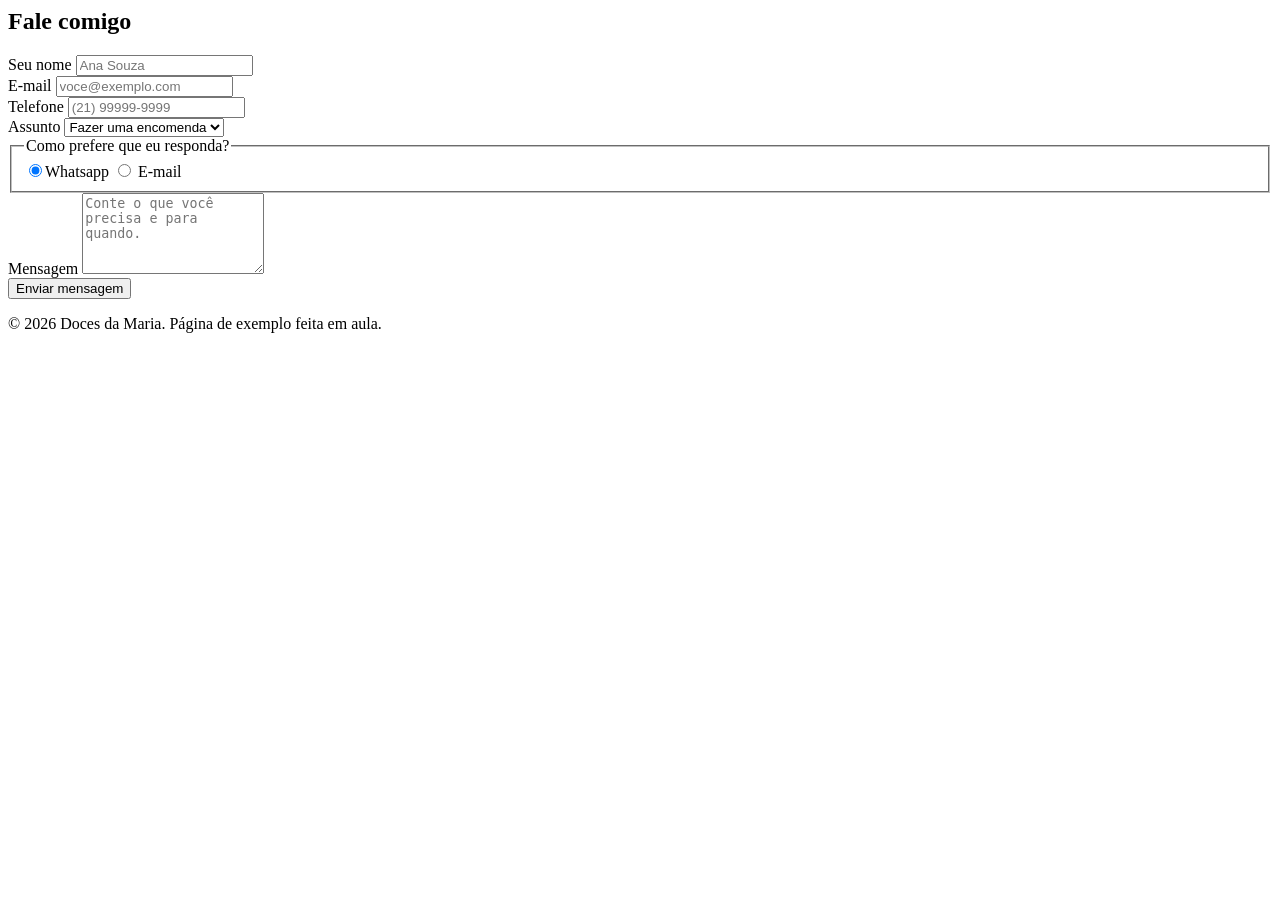
==== pagina-modelo-doces-da-talita.html @ bf1733b6 "aula 7" ====
<html lang="pt-BR">

<body>

</body>
<section id="contato">
    <div class="conteudo">
        <h2>Fale comigo</h2>
        <form action="#" method="get">
            <div class="cards">
                <article class="campo">
                    <label for="nome">Seu nome</label>
                    <input type="text" id="nome" nome="nome" placeholder="Ana Souza" required>
            </div>

            <div class="campo">
                <label for="email">E-mail</label>
                <input type="email" id="email" nome="email" placeholder="voce@exemplo.com" required>
            </div>

            <div class="campo">
                <label for="telefone">Telefone</label>
                <input type="tel" id="telefone" nome="telefone" placeholder="(21) 99999-9999" required>
            </div>
            <div class="campo">
                <label for="assunto">Assunto</label>
                <select id="assunto" nome="assunto">
                    <option value="encomenda">Fazer uma encomenda</options>
                    <option value="orcamento">Pedir um orçamento</option>
                    <option value="duvida">Tirar uma dúvida</option>
                </select>
            </div>

            <fieldset class="campo">
                <legend>Como prefere que eu responda?</legend>
                <label class="opcao"><input type="radio" nome="resposta" value="whatsapp" checked>Whatsapp</label>
                <label class="opcao"><input type="radio" nome="resposta" value="email"> E-mail</label>
            </fieldset>

            <div class="campo">
                <label for="mensagem">Mensagem</label>
                <textarea id="mensagem" nome="mensagem" rows="5"
                    placeholder="Conte o que você precisa e para quando."></textarea>
            </div>

            <button type="submit" class="botao">Enviar mensagem</button>
        </form>
    </div>
</section>
</main>
<footer>
    <p>© 2026 Doces da Maria. Página de exemplo feita em aula.</p>
</footer>

</body>

</html>
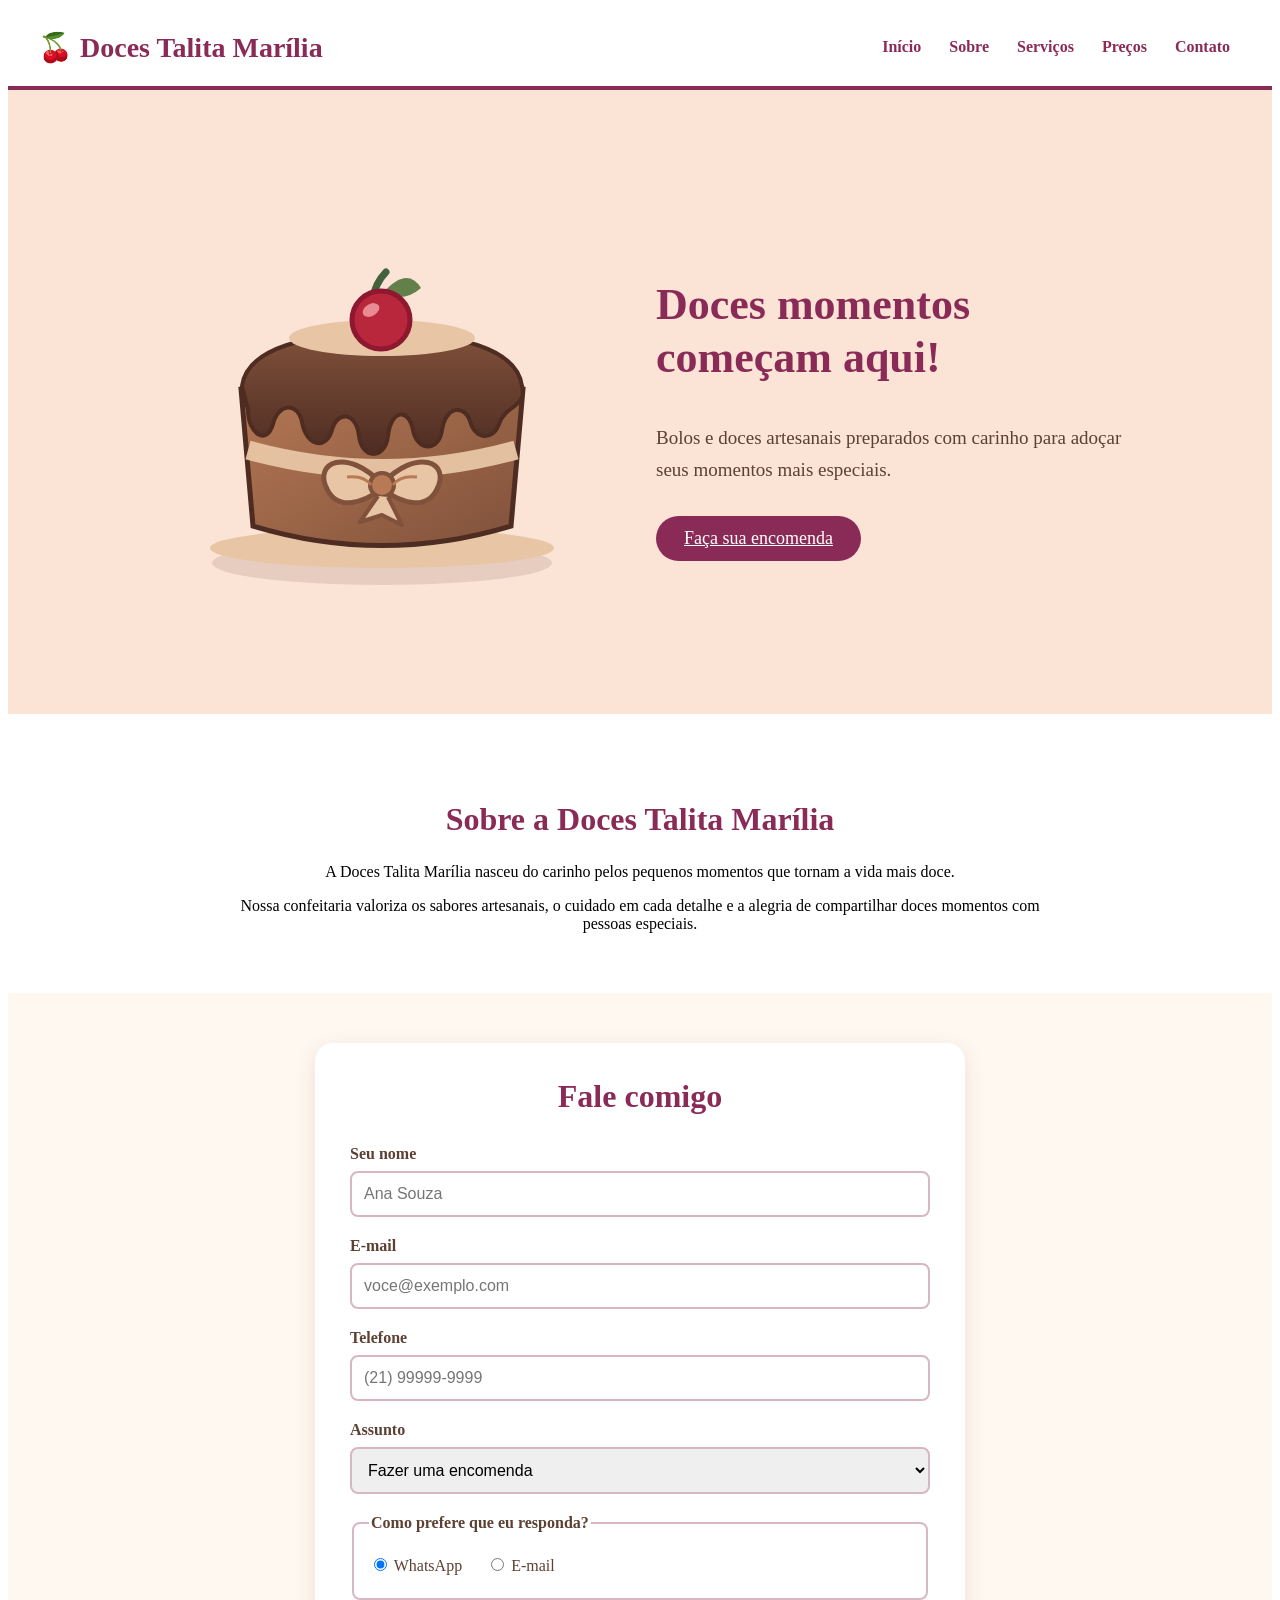
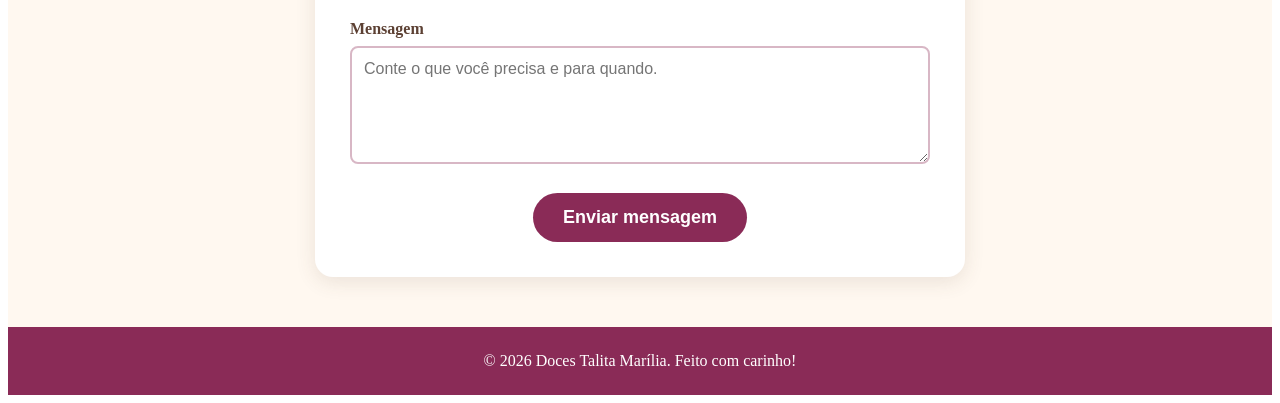
==== commit 7785497d: "Atualizacao do site Doces Talita Marilia" ====
--- a/pagina-modelo-doces-da-talita.html
+++ b/pagina-modelo-doces-da-talita.html
@@ -1,57 +1,148 @@
+
+<!DOCTYPE html>
 <html lang="pt-BR">
 
+<head>
+    <meta charset="UTF-8">
+    <meta name="viewport" content="width=device-width, initial-scale=1.0">
+    <title>Doces Talita Marília | Confeitaria Artesanal</title>
+    <link rel="stylesheet" href="style2.css">
+</head>
+   
 <body>
 
-</body>
-<section id="contato">
+    <!-- AULA 5: Cabeçalho e menu de navegação -->
+    <header>
+        <p class="logo">🍒 Doces Talita Marília</p>
+
+        <nav aria-label="Menu principal">
+            <a href="#inicio">Início</a>
+            <a href="#sobre">Sobre</a>
+            <a href="#servicos">Serviços</a>
+            <a href="#precos">Preços</a>
+            <a href="#contato">Contato</a>
+        </nav>
+    </header>
+
+    <main>
+        
+<!-- AULA 5: Banner principal -->
+<section id="inicio" class="banner">
     <div class="conteudo">
-        <h2>Fale comigo</h2>
-        <form action="#" method="get">
-            <div class="cards">
-                <article class="campo">
-                    <label for="nome">Seu nome</label>
-                    <input type="text" id="nome" nome="nome" placeholder="Ana Souza" required>
-            </div>
+        
+<!-- Imagem principal da confeitaria -->
+<div class="banner-imagem">
+    <img src="assets/bolo_chocolate_cereja.svg"
+         alt="Bolo artesanal em tons de marrom,
+         decorado com cereja e lacinho">
+</div>
 
-            <div class="campo">
-                <label for="email">E-mail</label>
-                <input type="email" id="email" nome="email" placeholder="voce@exemplo.com" required>
-            </div>
+        <div class="banner-texto">
+            <h1>Doces momentos começam aqui!</h1>
 
-            <div class="campo">
-                <label for="telefone">Telefone</label>
-                <input type="tel" id="telefone" nome="telefone" placeholder="(21) 99999-9999" required>
-            </div>
-            <div class="campo">
-                <label for="assunto">Assunto</label>
-                <select id="assunto" nome="assunto">
-                    <option value="encomenda">Fazer uma encomenda</options>
-                    <option value="orcamento">Pedir um orçamento</option>
-                    <option value="duvida">Tirar uma dúvida</option>
-                </select>
-            </div>
+            <p>
+                Bolos e doces artesanais preparados
+                com carinho para adoçar seus
+                momentos mais especiais.
+            </p>
 
-            <fieldset class="campo">
-                <legend>Como prefere que eu responda?</legend>
-                <label class="opcao"><input type="radio" nome="resposta" value="whatsapp" checked>Whatsapp</label>
-                <label class="opcao"><input type="radio" nome="resposta" value="email"> E-mail</label>
-            </fieldset>
+            <a href="#contato" class="botao">
+                Faça sua encomenda
+            </a>
+        </div>
 
-            <div class="campo">
-                <label for="mensagem">Mensagem</label>
-                <textarea id="mensagem" nome="mensagem" rows="5"
-                    placeholder="Conte o que você precisa e para quando."></textarea>
-            </div>
-
-            <button type="submit" class="botao">Enviar mensagem</button>
-        </form>
     </div>
 </section>
-</main>
-<footer>
-    <p>© 2026 Doces da Maria. Página de exemplo feita em aula.</p>
-</footer>
+
+<!-- AULA 5: Sobre a confeitaria -->
+<section id="sobre">
+    <div class="conteudo">
+        <h2>Sobre a Doces Talita Marília</h2>
+
+        <p>
+            A Doces Talita Marília nasceu do carinho
+            pelos pequenos momentos que tornam a vida
+            mais doce.
+        </p>
+
+        <p>
+            Nossa confeitaria valoriza os sabores
+            artesanais, o cuidado em cada detalhe
+            e a alegria de compartilhar doces
+            momentos com pessoas especiais.
+        </p>
+    </div>
+</section>
+
+        <!-- AULA 7: Formulário de contato -->
+        <section id="contato">
+            <div class="conteudo">
+                <h2>Fale comigo</h2>
+
+                <form action="#" method="get">
+
+                    <div class="campo">
+                        <label for="nome">Seu nome</label>
+                        <input type="text" id="nome" name="nome"
+                            placeholder="Ana Souza" required>
+                    </div>
+
+                    <div class="campo">
+                        <label for="email">E-mail</label>
+                        <input type="email" id="email" name="email"
+                            placeholder="voce@exemplo.com" required>
+                    </div>
+
+                    <div class="campo">
+                        <label for="telefone">Telefone</label>
+                        <input type="tel" id="telefone" name="telefone"
+                            placeholder="(21) 99999-9999" required>
+                    </div>
+
+                    <div class="campo">
+                        <label for="assunto">Assunto</label>
+                        <select id="assunto" name="assunto">
+                            <option value="encomenda">Fazer uma encomenda</option>
+                            <option value="orcamento">Pedir um orçamento</option>
+                            <option value="duvida">Tirar uma dúvida</option>
+                        </select>
+                    </div>
+
+                    <fieldset class="campo">
+                        <legend>Como prefere que eu responda?</legend>
+
+                        <label class="opcao">
+                            <input type="radio" name="resposta"
+                                value="whatsapp" checked>
+                            WhatsApp
+                        </label>
+
+                        <label class="opcao">
+                            <input type="radio" name="resposta"
+                                value="email">
+                            E-mail
+                        </label>
+                    </fieldset>
+
+                    <div class="campo">
+                        <label for="mensagem">Mensagem</label>
+                        <textarea id="mensagem" name="mensagem"
+                            rows="5"
+                            placeholder="Conte o que você precisa e para quando."></textarea>
+                    </div>
+
+                    <button type="submit" class="botao">
+                        Enviar mensagem
+                    </button>
+
+                </form>
+            </div>
+        </section>
+    </main>
+
+    <footer>
+        <p>© 2026 Doces Talita Marília. Feito com carinho!</p>
+    </footer>
 
 </body>
-
-</html>+</html>
--- a/style2.css
+++ b/style2.css
@@ -0,0 +1,286 @@
+!DOCTYPE html>
+<html lang="pt-br">
+
+body {
+    margin: 0;
+    font-family: 
+    background-color: #FFF8F0;
+    font-family: Arial, sans-serif;
+    color: #5C4033;
+}
+
+
+
+/* ---------- AULA 6: botão e cards (classes) ---------- */
+.botao {
+    display: inline-block   ;
+    background-color: #8a2b57;
+    color: #ffffff  ;
+    padding: 12px 28px;
+    border-radius: 30px;
+    text-decoration: none
+    font-weight: bold;
+    border: none;
+    font-size: 18px;
+    cursor: pointer;
+}
+
+
+/* AULA 7 - FORMULÁRIO DOCES TALITA */
+
+#contato {
+    background-color: #FFF8F0;
+    padding: 50px 20px;
+}
+
+#contato .conteudo {
+    max-width: 650px;
+    margin: 0 auto;
+    background-color: #FFFFFF;
+    padding: 35px;
+    border-radius: 18px;
+    box-shadow: 0 5px 20px rgba(92, 64, 51, 0.12);
+    box-sizing: border-box;
+}
+
+#contato h2 {
+    color: #8A2B57;
+    text-align: center;
+    font-family: Georgia, serif;
+    font-size: 32px;
+    margin-top: 0;
+    margin-bottom: 30px;
+}
+
+.campo {
+    margin-bottom: 20px;
+}
+
+.campo label,
+.campo legend {
+    display: block;
+    font-weight: bold;
+    margin-bottom: 8px;
+    color: #5C4033;
+}
+
+.campo input[type="text"],
+.campo input[type="email"],
+.campo input[type="tel"],
+.campo select,
+.campo textarea {
+    width: 100%;
+    padding: 12px;
+    border: 2px solid #D8B7C5;
+    border-radius: 8px;
+    font-family: Arial, sans-serif;
+    font-size: 16px;
+    box-sizing: border-box;
+}
+
+.campo input:focus,
+.campo select:focus,
+.campo textarea:focus {
+    border-color: #8A2B57;
+    outline: 2px solid #8A2B57;
+    outline-offset: 2px;
+}
+
+.campo textarea {
+    resize: vertical;
+}
+
+fieldset.campo {
+    border: 2px solid #D8B7C5;
+    border-radius: 8px;
+    padding: 15px;
+}
+
+.campo label.opcao {
+    display: inline-block;
+    font-weight: normal;
+    margin-right: 20px;
+}
+
+#contato .botao {
+    display: block;
+    margin: 25px auto 0;
+    background-color: #8A2B57;
+    color: white;
+    padding: 14px 30px;
+    border: none;
+    border-radius: 30px;
+    font-size: 18px;
+    font-weight: bold;
+    cursor: pointer;
+}
+
+#contato .botao:hover {
+    background-color: #5E1A3B;
+}
+
+@media (max-width: 700px) {
+    #contato {
+        padding: 25px 12px;
+    }
+
+    #contato .conteudo {
+        padding: 22px;
+    }
+
+    #contato h2 {
+        font-size: 28px;
+    }
+}
+
+
+/* ---------- RODAPÉ DOCES TALITA ---------- */
+
+footer {
+    background-color: #8A2B57;
+    color: #FFFFFF;
+    text-align: center;
+    padding: 25px 20px;
+}
+
+footer p {
+    margin: 0;
+    font-size: 16px;
+}
+
+
+/* ---------- CABEÇALHO DOCES TALITA ---------- */
+
+header {
+    background-color: #FFFFFF;
+    border-bottom: 4px solid #8A2B57;
+    padding: 20px 30px;
+    display: flex;
+    flex-wrap: wrap;
+    justify-content: space-between;
+    align-items: center;
+    gap: 12px;
+}
+
+.logo {
+    font-family: Georgia, serif;
+    font-size: 28px;
+    font-weight: bold;
+    color: #8A2B57;
+    margin: 0;
+}
+
+nav a {
+    display: inline-block;
+    padding: 10px 12px;
+    text-decoration: none;
+    color: #8A2B57;
+    font-weight: bold;
+}
+
+nav a:hover {
+    background-color: #8A2B57;
+    color: #FFFFFF;
+    border-radius: 8px;
+}
+
+
+/* ---------- BANNER DOCES TALITA ---------- */
+
+.banner {
+    background-color: #FBE3D6;
+    padding: 70px 25px;
+}
+
+.banner .conteudo {
+    max-width: 1000px;
+    margin: 0 auto;
+}
+
+.banner-texto {
+    max-width: 600px;
+}
+
+.banner h1 {
+    font-family: Georgia, serif;
+    color: #8A2B57;
+    font-size: 44px;
+    line-height: 1.2;
+}
+
+.banner p {
+    color: #5C4033;
+    font-size: 19px;
+    line-height: 1.7;
+    margin-bottom: 30px;
+}
+
+@media (max-width: 700px) {
+    .banner {
+        padding: 40px 20px;
+    }
+
+    .banner h1 {
+        font-size: 32px;
+    }
+}
+
+/* ---------- BANNER COM IMAGEM ---------- */
+
+.banner .conteudo {
+    display: flex;
+    flex-wrap: wrap;
+    align-items: center;
+    justify-content: space-between;
+    gap: 32px;
+}
+
+.banner-texto {
+    flex: 1 1 320px;
+}
+
+.banner-imagem {
+    flex: 1 1 320px;
+    text-align: center;
+}
+
+.banner-imagem img {
+    width: 100%;
+    max-width: 480px;
+    height: auto;
+}
+
+
+/* ---------- SEÇÃO SOBRE ---------- */
+
+#sobre {
+    background-color: #FFFFFF;
+    padding: 60px 20px;
+    text-align: center;
+}
+
+#sobre .conteudo {
+    max-width: 850px;
+    margin: 0 auto;
+}
+
+#sobre h2 {
+    font-family: Georgia, serif;
+    font-size: 32px;
+    color: #8A2B57;
+    margin-bottom: 25px;
+}
+
+#
+/* ---------- AJUSTE DOS PARÁGRAFOS ---------- */
+
+#sobre p {
+    font-size: 18px;
+    line-height: 1.4;
+    color: #5C4033;
+    margin: 0 0 6px;
+}
+
+#sobre p:last-child {
+    margin-bottom: 0;
+}
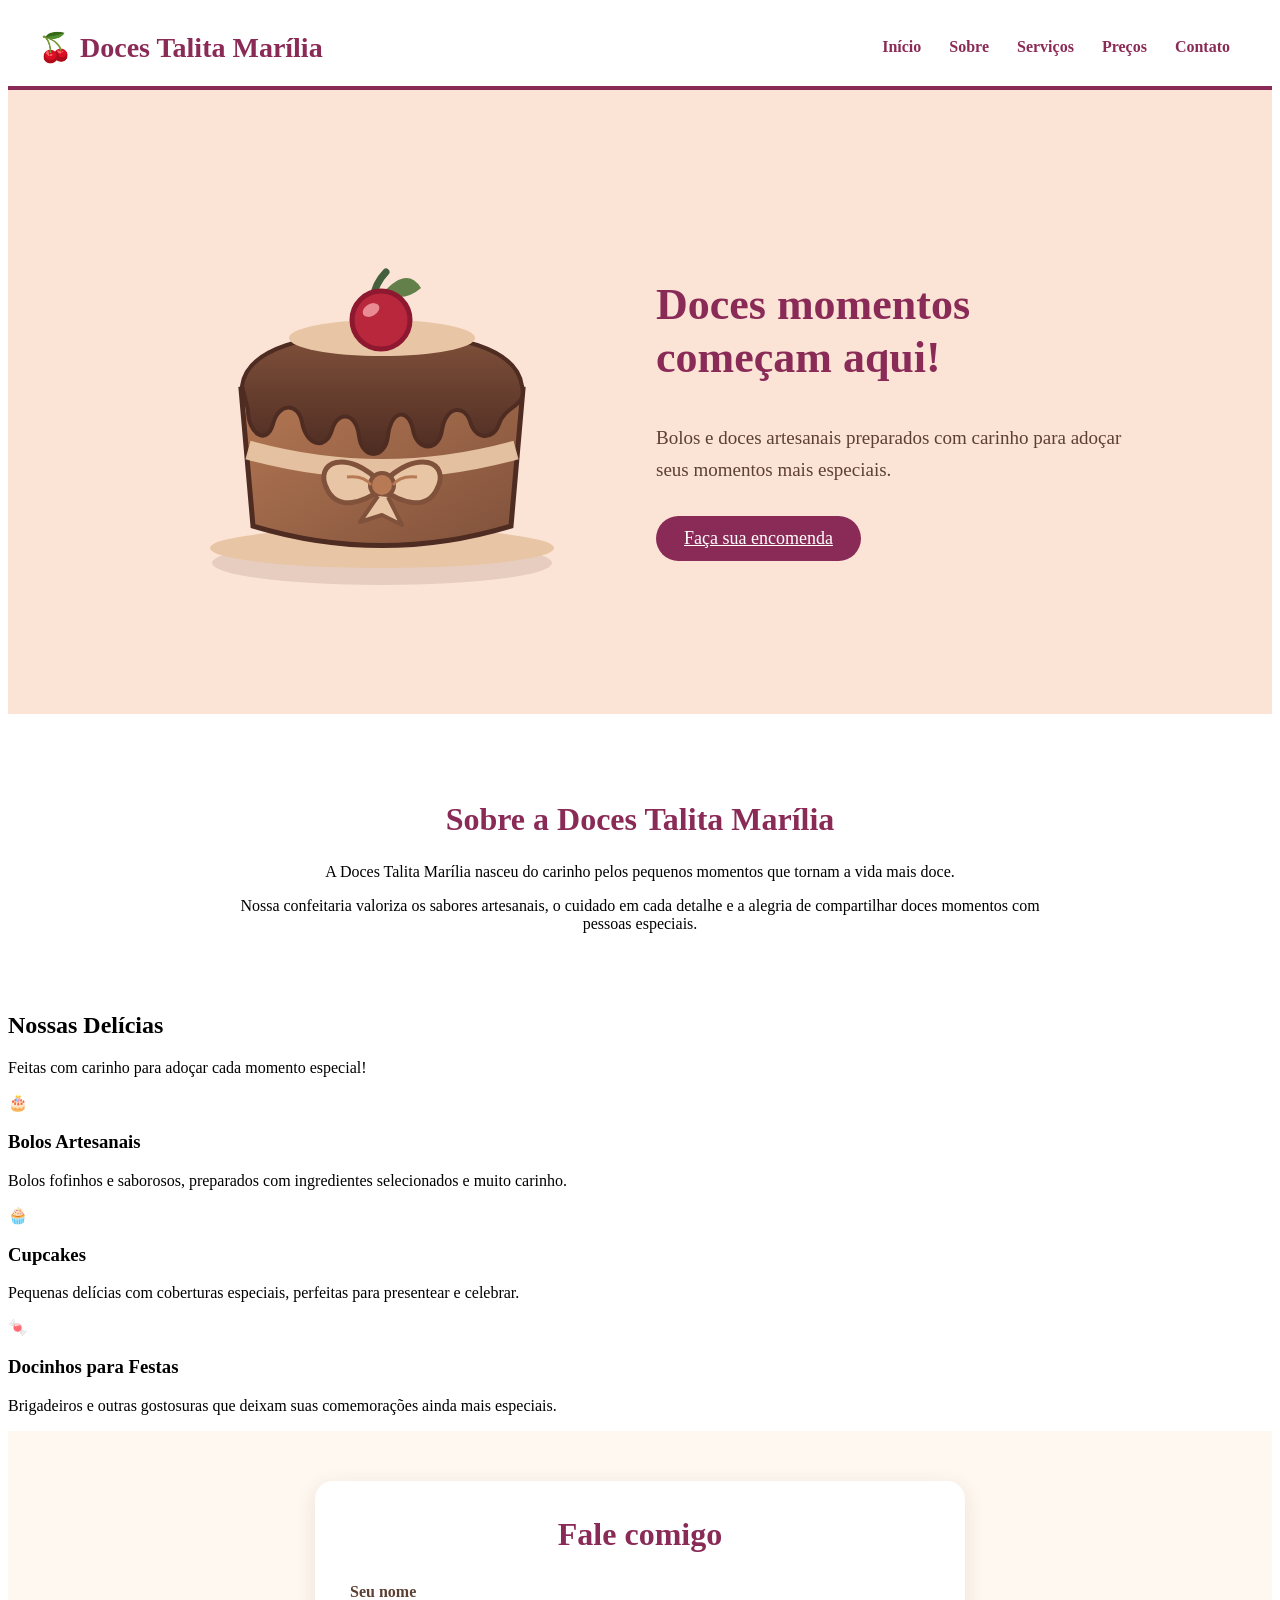
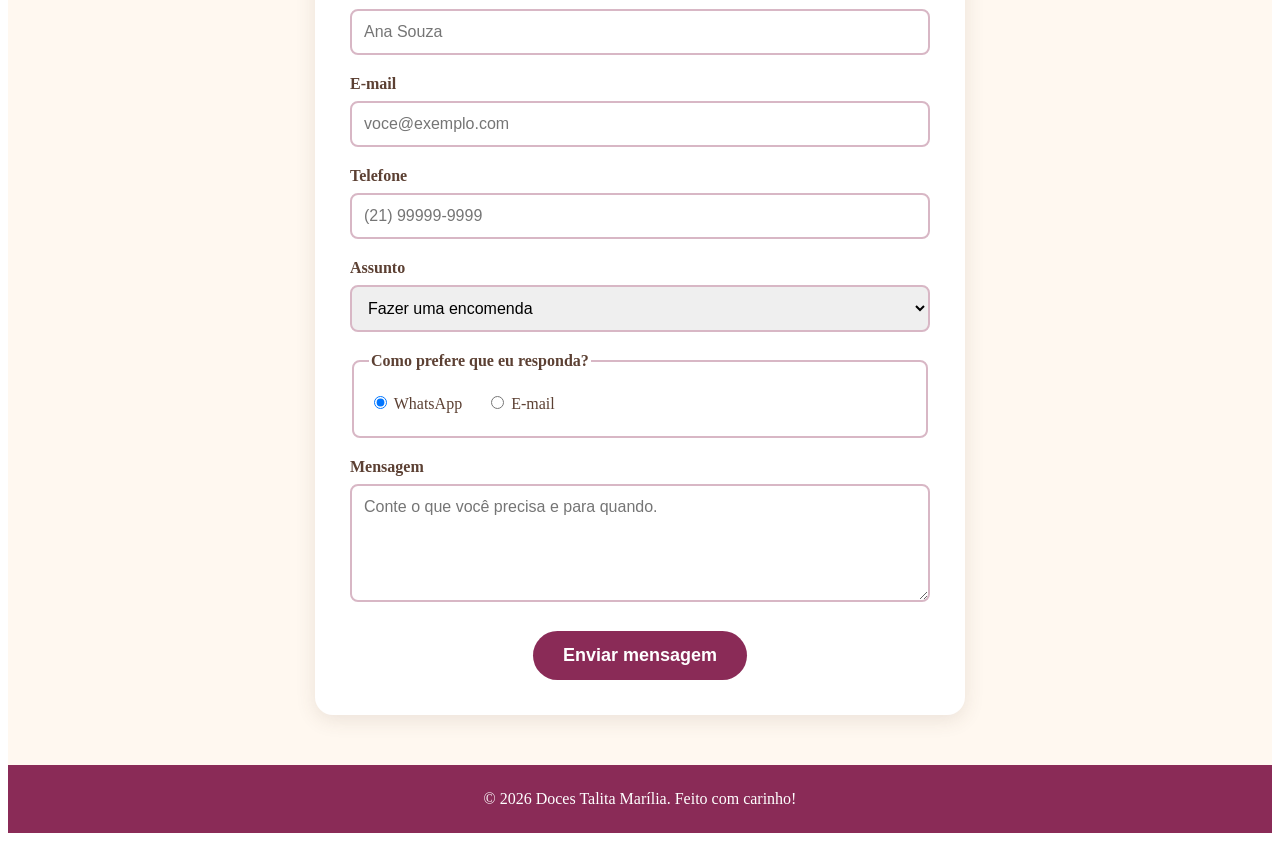
==== commit 3b16fd6d: "Criacao dos cards de produtos Doces Talita Marilia" ====
--- a/pagina-modelo-doces-da-talita.html
+++ b/pagina-modelo-doces-da-talita.html
@@ -74,6 +74,56 @@
     </div>
 </section>
 
+<!-- AULA 6: Nossos produtos -->
+<section id="servicos">
+    <div class="conteudo">
+
+        <h2>Nossas Delícias</h2>
+
+        <p class="subtitulo">
+            Feitas com carinho para adoçar
+            cada momento especial!
+        </p>
+
+        <div class="cards">
+
+            <!-- Card 1: Bolos -->
+            <article class="card">
+                <div class="card-icone">🎂</div>
+                <h3>Bolos Artesanais</h3>
+                <p>
+                    Bolos fofinhos e saborosos,
+                    preparados com ingredientes
+                    selecionados e muito carinho.
+                </p>
+            </article>
+
+            <!-- Card 2: Cupcakes -->
+            <article class="card">
+                <div class="card-icone">🧁</div>
+                <h3>Cupcakes</h3>
+                <p>
+                    Pequenas delícias com coberturas
+                    especiais, perfeitas para
+                    presentear e celebrar.
+                </p>
+            </article>
+
+            <!-- Card 3: Docinhos -->
+            <article class="card">
+                <div class="card-icone">🍬</div>
+                <h3>Docinhos para Festas</h3>
+                <p>
+                    Brigadeiros e outras gostosuras
+                    que deixam suas comemorações
+                    ainda mais especiais.
+                </p>
+            </article>
+
+        </div>
+    </div>
+</section>
+
         <!-- AULA 7: Formulário de contato -->
         <section id="contato">
             <div class="conteudo">
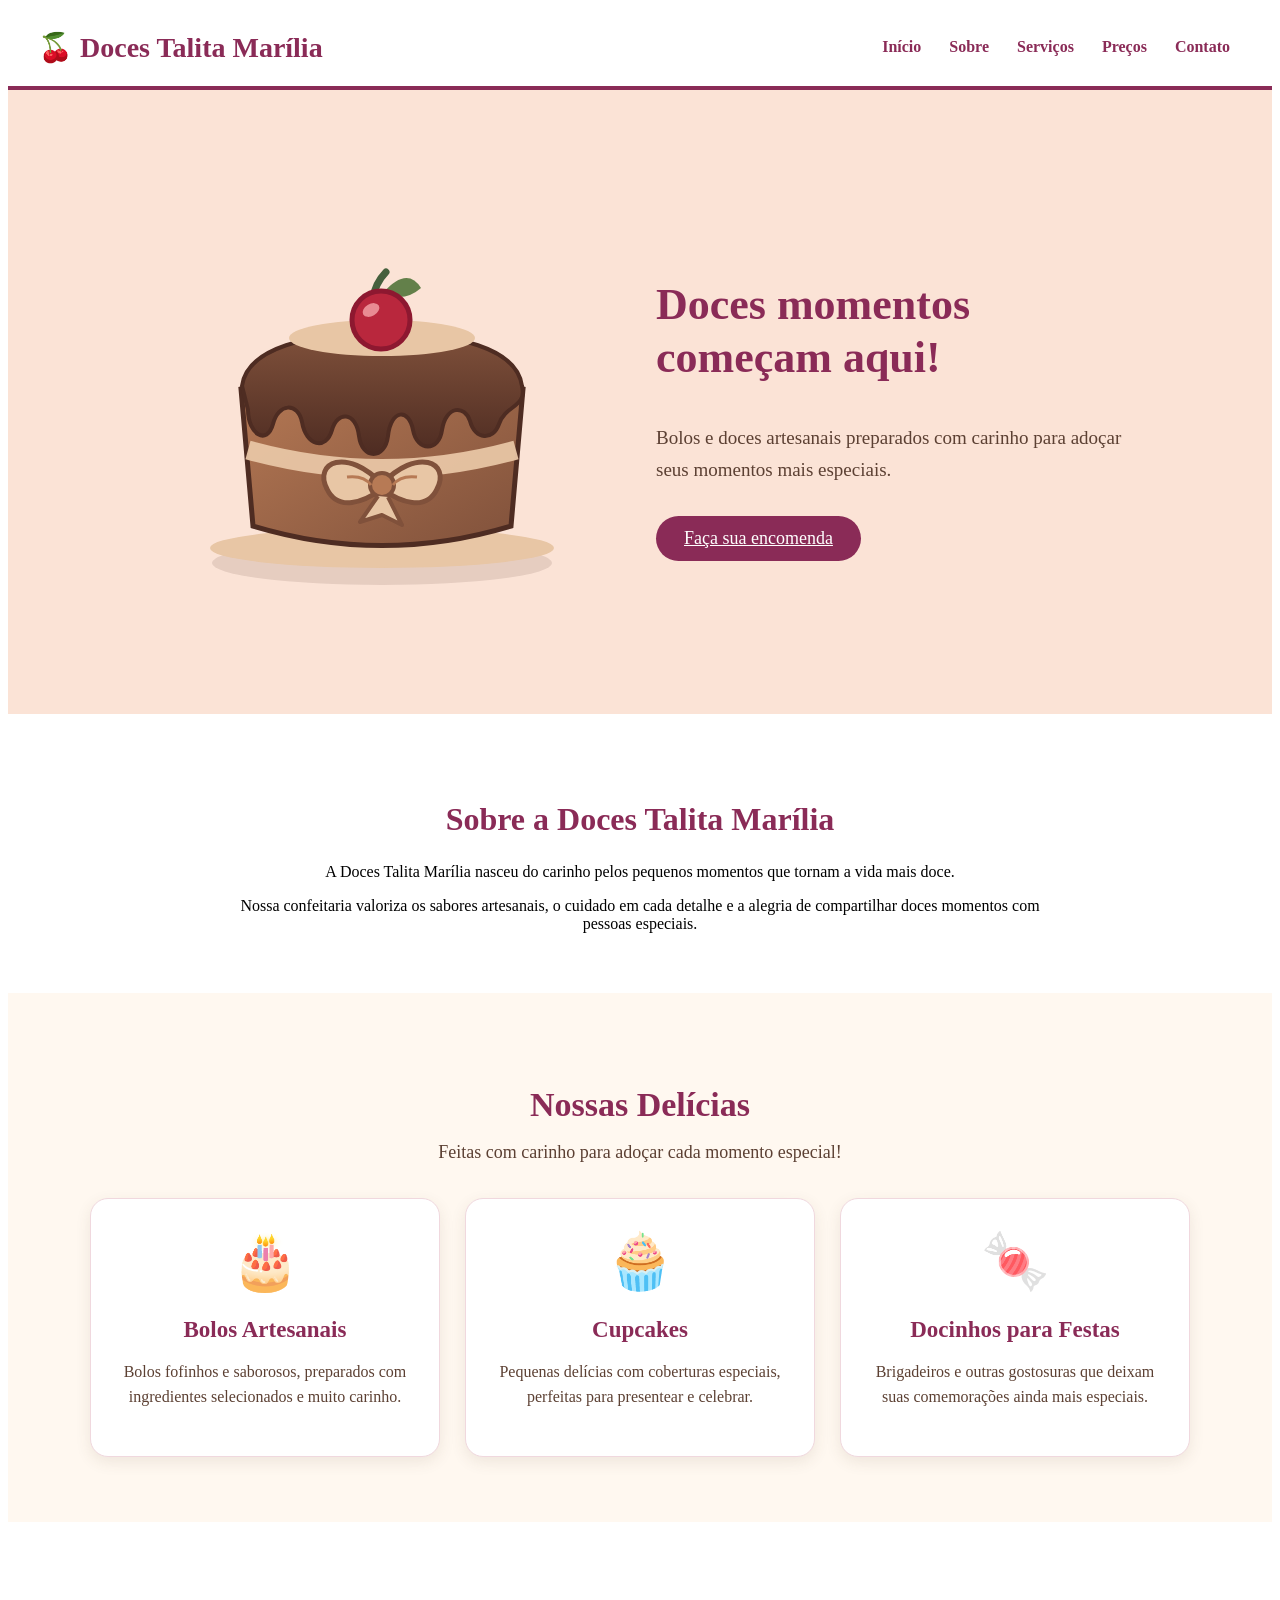
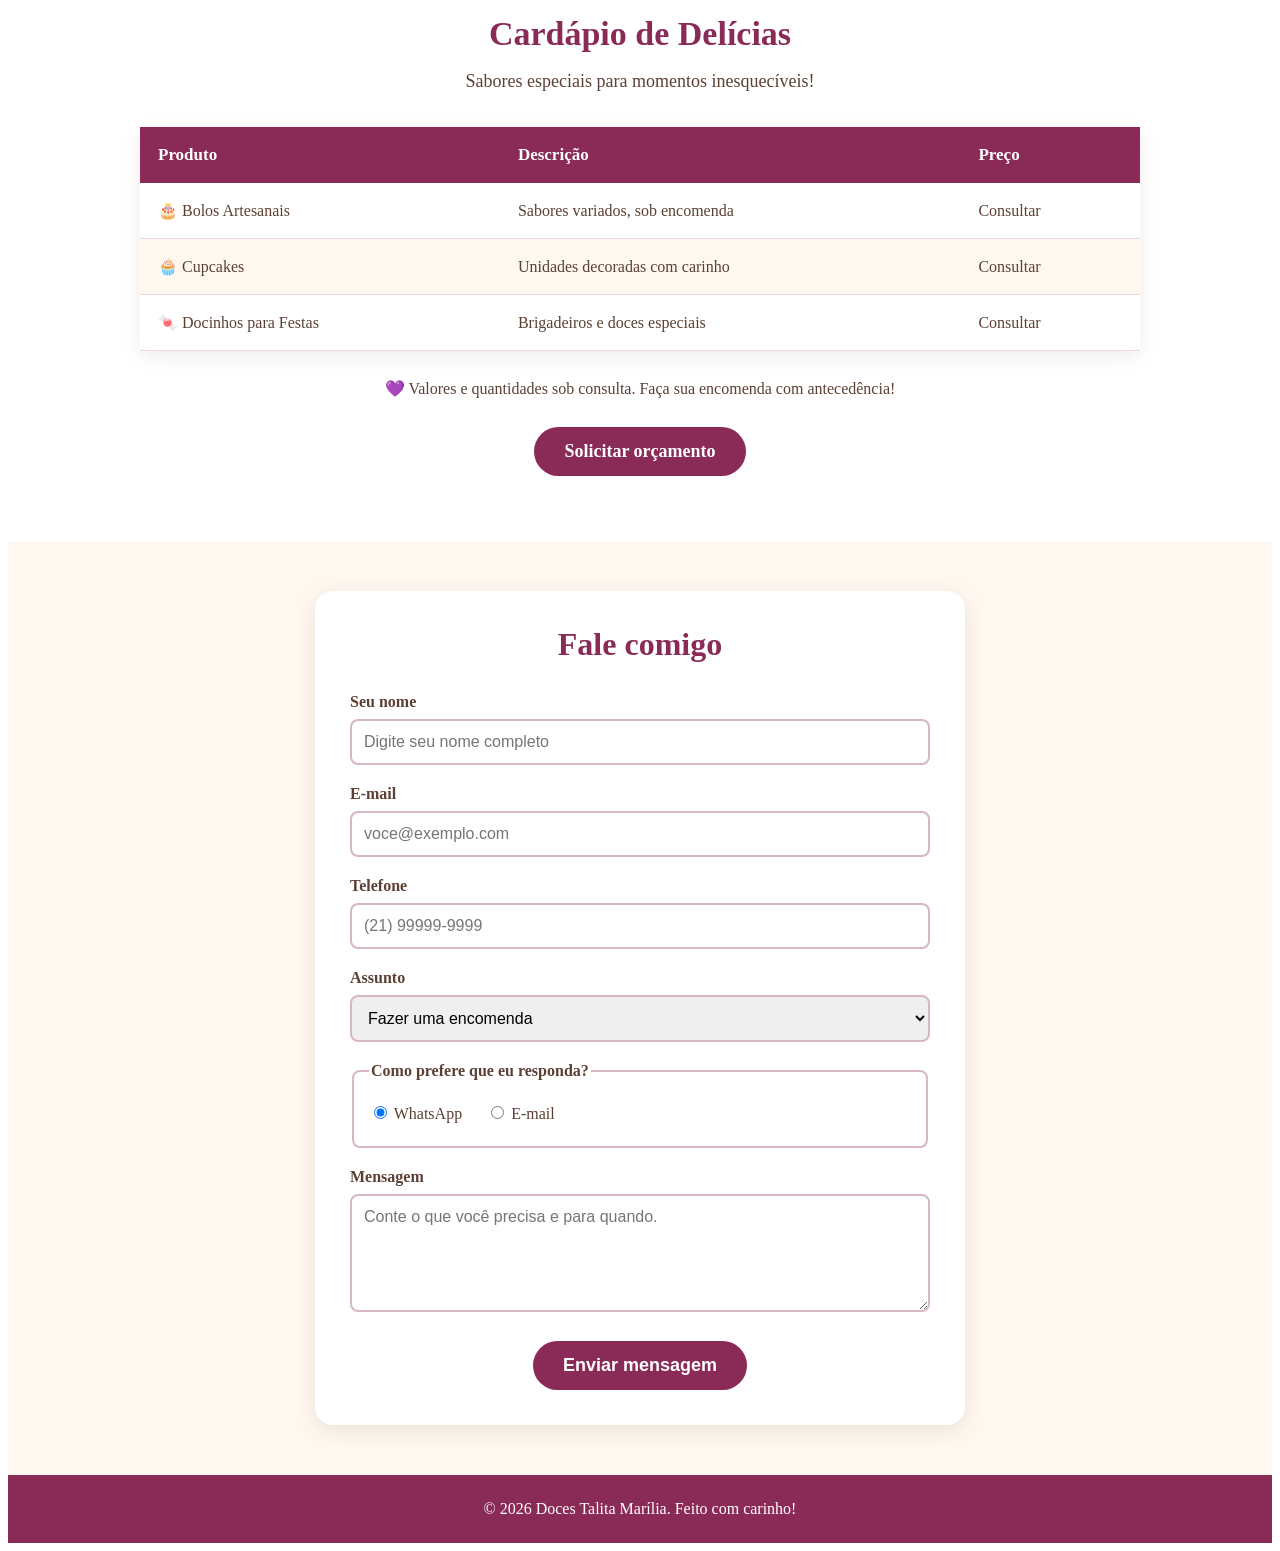
==== commit 861d6a09: "Atualizacao do formulario e melhorias no site Doces Talita Marilia" ====
--- a/pagina-modelo-doces-da-talita.html
+++ b/pagina-modelo-doces-da-talita.html
@@ -125,17 +125,78 @@
 </section>
 
         <!-- AULA 7: Formulário de contato -->
+         
+<!-- SEÇÃO PREÇOS -->
+<section id="precos">
+    <div class="conteudo">
+
+        <h2>Cardápio de Delícias</h2>
+
+        <p class="subtitulo">
+            Sabores especiais para momentos inesquecíveis!
+        </p>
+
+        <table class="tabela-precos">
+            <thead>
+                <tr>
+                    <th>Produto</th>
+                    <th>Descrição</th>
+                    <th>Preço</th>
+                </tr>
+            </thead>
+
+            <tbody>
+                <tr>
+                    <td>🎂 Bolos Artesanais</td>
+                    <td>Sabores variados, sob encomenda</td>
+                    <td>Consultar</td>
+                </tr>
+
+                <tr>
+                    <td>🧁 Cupcakes</td>
+                    <td>Unidades decoradas com carinho</td>
+                    <td>Consultar</td>
+                </tr>
+
+                <tr>
+                    <td>🍬 Docinhos para Festas</td>
+                    <td>Brigadeiros e doces especiais</td>
+                    <td>Consultar</td>
+                </tr>
+            </tbody>
+        </table>
+
+        <p class="aviso-precos">
+            💜 Valores e quantidades sob consulta.
+            Faça sua encomenda com antecedência!
+        </p>
+
+        <a href="#contato" class="botao">
+            Solicitar orçamento
+        </a>
+
+    </div>
+</section>
         <section id="contato">
             <div class="conteudo">
                 <h2>Fale comigo</h2>
 
                 <form action="#" method="get">
 
-                    <div class="campo">
-                        <label for="nome">Seu nome</label>
-                        <input type="text" id="nome" name="nome"
-                            placeholder="Ana Souza" required>
-                    </div>
+
+                 <div class="campo">
+                 <label for="nome">Seu nome</label>
+                <input
+                type="text"
+                id="nome"
+                name="nome"
+                placeholder="Digite seu nome completo"
+                minlength="3"
+                maxlength="80"
+                pattern="[A-Za-zÀ-ÿ ]+"
+                title="Digite apenas letras e espaços."
+                autocomplete="name" required>
+    </div>
 
                     <div class="campo">
                         <label for="email">E-mail</label>
@@ -193,6 +254,46 @@
     <footer>
         <p>© 2026 Doces Talita Marília. Feito com carinho!</p>
     </footer>
+    
+<script>
+    // Selecionando os campos do formulário
+    const nome = document.getElementById('nome');
+    const email = document.getElementById('email');
+    const telefone = document.getElementById('telefone');
+
+    // NOME: permite letras, acentos, espaços,
+    // apóstrofos e hífens.
+    nome.addEventListener('input', () => {
+        nome.value = nome.value.replace(/[^\p{L}' -]/gu, '');
+    });
+
+    // E-MAIL: remove espaços durante a digitação.
+    email.addEventListener('input', () => {
+        email.value = email.value.replace(/\s/g, '');
+    });
+
+    // TELEFONE: aceita apenas números
+    // e aplica a máscara automaticamente.
+    telefone.addEventListener('input', () => {
+        const d = telefone.value.replace(/\D/g, '').slice(0, 11);
+        let formatado = d;
+
+        if (d.length > 2) {
+            const parte = d.slice(2);
+            const corte = d.length > 10 ? 5 : 4;
+
+            if (parte.length > corte) {
+                formatado = `(${d.slice(0, 2)}) ${parte.slice(0, corte)}-${parte.slice(corte)}`;
+            } else {
+                formatado = `(${d.slice(0, 2)}) ${parte}`;
+            }
+        } else if (d.length > 0) {
+            formatado = `(${d}`;
+        }
+
+        telefone.value = formatado;
+    });
+</script>
 
 </body>
 </html>
--- a/style2.css
+++ b/style2.css
@@ -284,3 +284,185 @@
 #sobre p:last-child {
     margin-bottom: 0;
 }
+
+
+/* ===== SEÇÃO SERVIÇOS - DOCES TALITA MARÍLIA ===== */
+
+#servicos {
+    background-color: #FFF8F0;
+    padding: 65px 20px;
+    text-align: center;
+}
+
+#servicos .conteudo {
+    max-width: 1100px;
+    margin: 0 auto;
+}
+
+#servicos h2 {
+    font-family: Georgia, serif;
+    font-size: 34px;
+    color: #8A2B57;
+    margin-bottom: 12px;
+}
+
+#servicos .subtitulo {
+    font-size: 18px;
+    color: #5C4033;
+    margin-bottom: 35px;
+}
+
+/* Organização dos três cards */
+
+#servicos .cards {
+    display: grid;
+    grid-template-columns: repeat(3, minmax(0, 1fr));
+    gap: 25px;
+}
+
+/* Aparência das caixas */
+
+#servicos .card {
+    background-color: #FFFFFF;
+    padding: 30px 25px;
+    border-radius: 18px;
+    border: 1px solid #F0D8DE;
+    box-shadow: 0 5px 15px rgba(92, 64, 51, 0.10);
+    transition: transform 0.3s ease;
+}
+
+#servicos .card:hover {
+    transform: translateY(-6px);
+}
+
+/* Emojis dos produtos */
+
+#servicos .card-icone {
+    font-size: 55px;
+    margin-bottom: 15px;
+}
+
+/* Títulos dos cards */
+
+#servicos .card h3 {
+    font-family: Georgia, serif;
+    font-size: 23px;
+    color: #8A2B57;
+    margin-bottom: 12px;
+}
+
+/* Descrição dos produtos */
+
+#servicos .card p {
+    font-size: 16px;
+    line-height: 1.6;
+    color: #5C4033;
+}
+
+/* Ajuste para celulares */
+
+@media (max-width: 800px) {
+    #servicos .cards {
+        grid-template-columns: 1fr;
+    }
+}
+
+/* ===== SEÇÃO PREÇOS - DOCES TALITA MARÍLIA ===== */
+
+#precos {
+    background-color: #FFFFFF;
+    padding: 65px 20px;
+    text-align: center;
+}
+
+#precos .conteudo {
+    max-width: 1000px;
+    margin: 0 auto;
+}
+
+#precos h2 {
+    font-family: Georgia, serif;
+    font-size: 34px;
+    color: #8A2B57;
+    margin-bottom: 12px;
+}
+
+#precos .subtitulo {
+    font-size: 18px;
+    color: #5C4033;
+    margin-bottom: 35px;
+}
+
+/* Tabela de preços */
+
+#precos .tabela-precos {
+    width: 100%;
+    border-collapse: collapse;
+    margin: 0 auto 25px;
+    background-color: #FFFFFF;
+    box-shadow: 0 5px 18px rgba(92, 64, 51, 0.10);
+}
+
+#precos .tabela-precos th {
+    background-color: #8A2B57;
+    color: #FFFFFF;
+    padding: 18px;
+    font-size: 17px;
+    text-align: left;
+}
+
+#precos .tabela-precos td {
+    padding: 18px;
+    text-align: left;
+    color: #5C4033;
+    border-bottom: 1px solid #F0D8DE;
+}
+
+#precos .tabela-precos tbody tr:nth-child(even) {
+    background-color: #FFF8F0;
+}
+
+#precos .tabela-precos tbody tr:hover {
+    background-color: #FCE6ED;
+}
+
+/* Aviso abaixo da tabela */
+
+#precos .aviso-precos {
+    color: #5C4033;
+    font-size: 16px;
+    margin: 25px 0;
+    line-height: 1.6;
+}
+
+/* Botão de orçamento */
+
+#precos .botao {
+    display: inline-block;
+    background-color: #8A2B57;
+    color: #FFFFFF;
+    padding: 14px 30px;
+    border-radius: 30px;
+    text-decoration: none;
+    font-weight: bold;
+    transition: background-color 0.3s ease;
+}
+
+#precos .botao:hover {
+    background-color: #6D2043;
+}
+
+/* Ajustes para celulares */
+
+@media (max-width: 600px) {
+    #precos {
+        padding: 40px 12px;
+    }
+
+    #precos .tabela-precos th,
+    #precos .tabela-precos td {
+        padding: 10px 6px;
+        font-size: 12px;
+        overflow-wrap: anywhere;
+    }
+}
